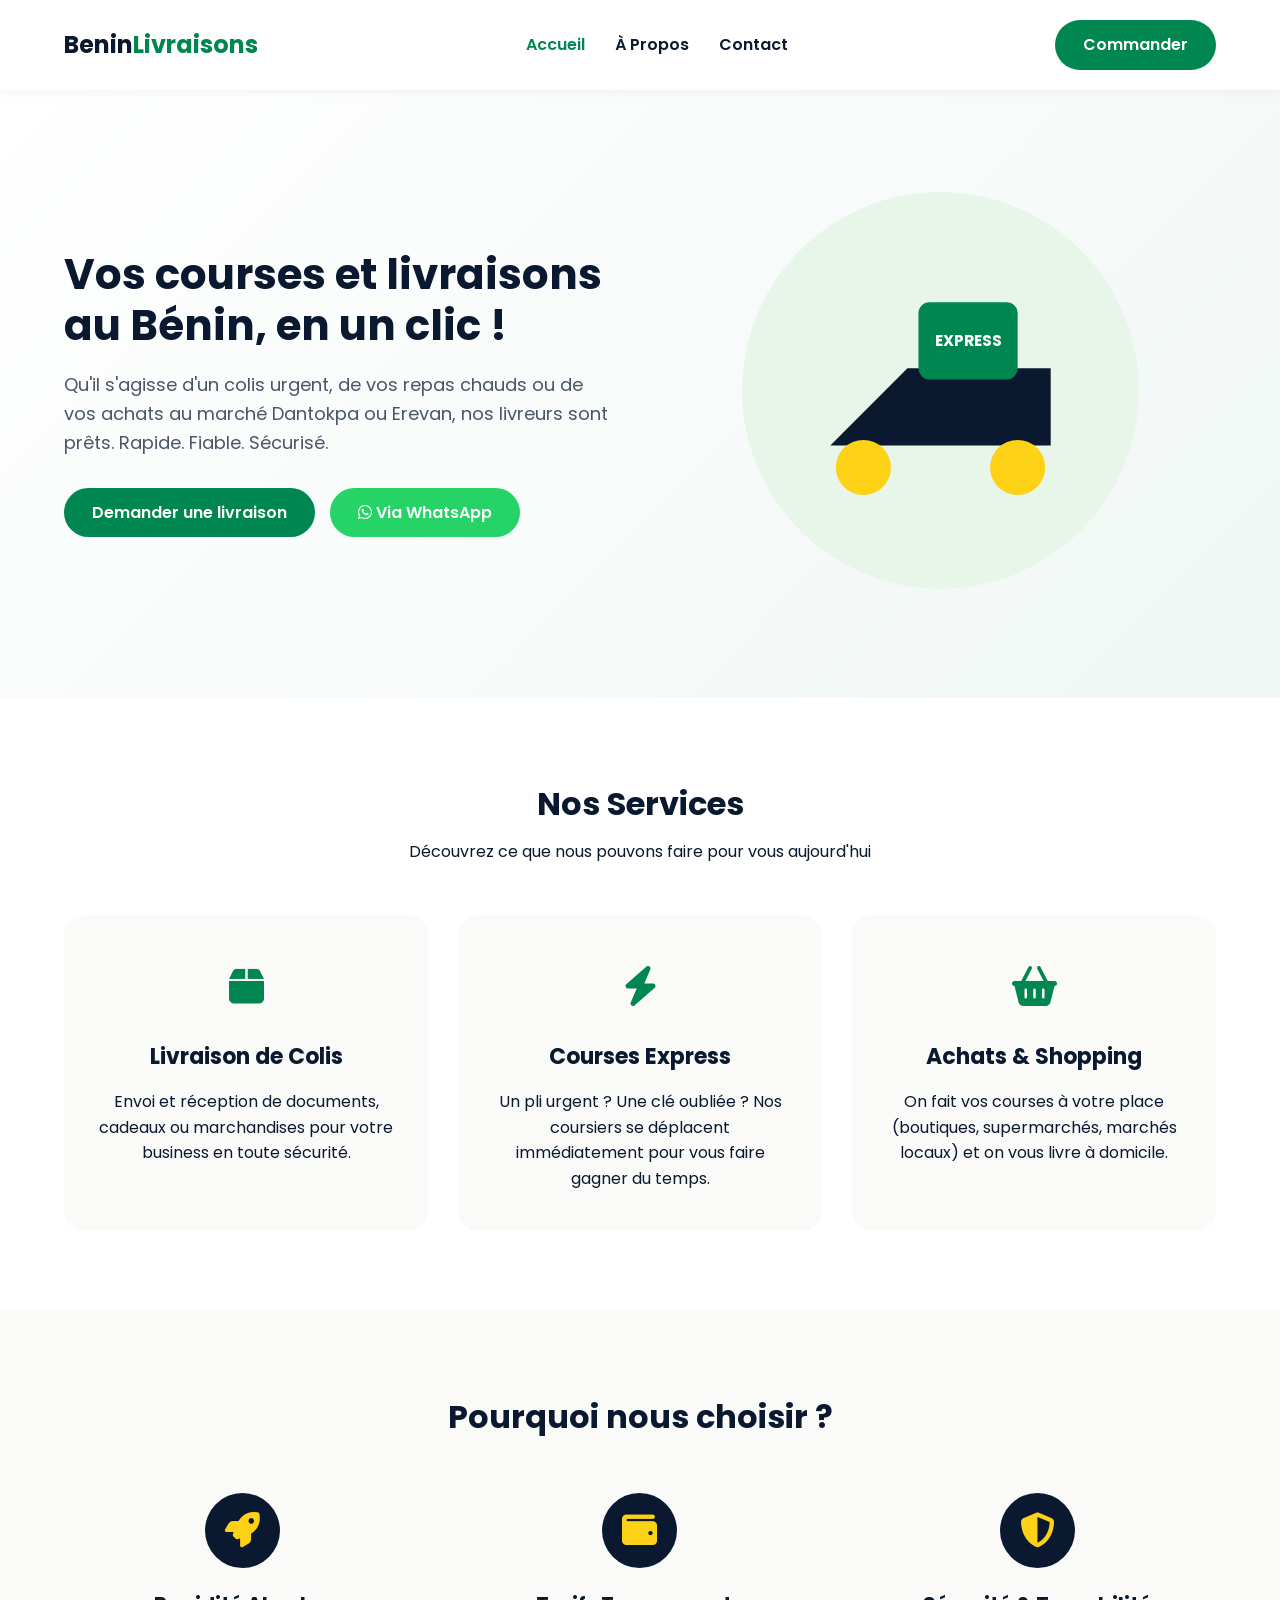
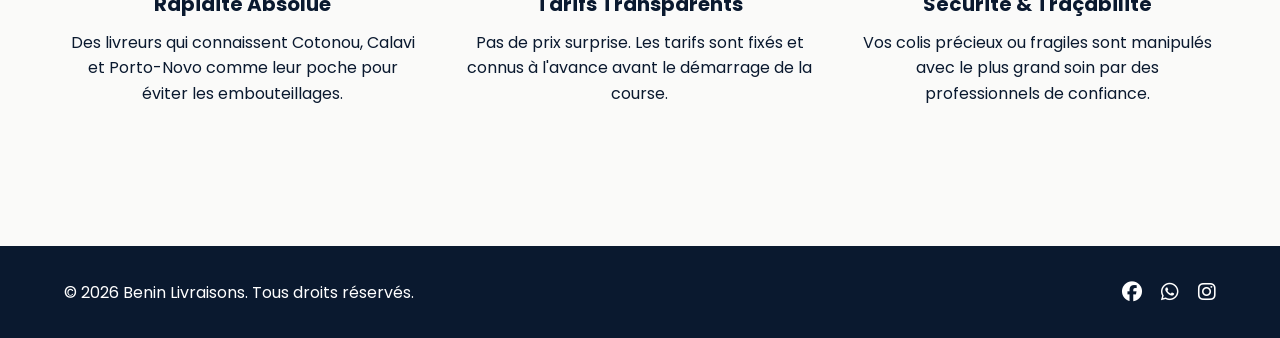
==== index.html @ 1d9105ce "first commit" ====
<!DOCTYPE html>
<html lang="fr">
<head>
    <meta charset="UTF-8">
    <meta name="viewport" content="width=device-width, initial-scale=1.0">
    <title>Benin Livraisons | Accueil</title>
    <!-- Google Fonts -->
    <link rel="preconnect" href="https://fonts.googleapis.com">
    <link rel="preconnect" href="https://fonts.gstatic.com" crossorigin>
    <link href="https://fonts.googleapis.com/css2?family=Poppins:wght@300;400;600;700&display=swap" rel="stylesheet">
    <!-- FontAwesome for Icons -->
    <link rel="stylesheet" href="https://cdnjs.cloudflare.com/ajax/libs/font-awesome/6.4.0/css/all.min.css">
    <link rel="stylesheet" href="styles.css">
</head>
<body>

    <!-- Header / Navbar -->
    <header>
        <div class="container navbar">
            <a href="index.html" class="logo">Benin<span>Livraisons</span></a>
            <nav>
                <ul class="nav-links">
                    <li><a href="index.html" class="active">Accueil</a></li>
                    <li><a href="about.html">À Propos</a></li>
                    <li><a href="contact.html">Contact</a></li>
                </ul>
            </nav>
            <a href="contact.html" class="btn btn-primary nav-btn">Commander</a>
            <button class="menu-toggle" id="mobile-menu"><i class="fas fa-bars"></i></button>
        </div>
    </header>

    <!-- Hero Section -->
    <section class="hero">
        <div class="container hero-grid">
            <div class="hero-content">
                <h1>Vos courses et livraisons au Bénin, en un clic !</h1>
                <p>Qu'il s'agisse d'un colis urgent, de vos repas chauds ou de vos achats au marché Dantokpa ou Erevan, nos livreurs sont prêts. Rapide. Fiable. Sécurisé.</p>
                <div class="hero-buttons">
                    <a href="contact.html" class="btn btn-primary">Demander une livraison</a>
                    <a href="https://wa.me/22900000000" target="_blank" class="btn btn-whatsapp"><i class="fab fa-whatsapp"></i> Via WhatsApp</a>
                </div>
            </div>
            <div class="hero-image">
                <!-- SVG illustration style de livraison moderne -->
                <svg viewBox="0 0 500 400" width="100%" height="100%">
                    <circle cx="250" cy="200" r="180" fill="#E8F5E9"/>
                    <path d="M150,250 L220,180 L350,180 L350,250 Z" fill="#0A192F"/>
                    <circle cx="180" cy="270" r="25" fill="#FCD116"/>
                    <circle cx="320" cy="270" r="25" fill="#FCD116"/>
                    <rect x="230" y="120" width="90" height="70" rx="10" fill="#008751"/>
                    <text x="245" y="160" fill="white" font-family="Poppins" font-weight="bold" font-size="14">EXPRESS</text>
                </svg>
            </div>
        </div>
    </section>

    <!-- Services Section -->
    <section class="services">
        <div class="container">
            <div class="section-title">
                <h2>Nos Services</h2>
                <p>Découvrez ce que nous pouvons faire pour vous aujourd'hui</p>
            </div>
            <div class="services-grid">
                <!-- Service 1 -->
                <div class="service-card">
                    <div class="service-icon"><i class="fas fa-box"></i></div>
                    <h3>Livraison de Colis</h3>
                    <p>Envoi et réception de documents, cadeaux ou marchandises pour votre business en toute sécurité.</p>
                </div>
                <!-- Service 2 -->
                <div class="service-card">
                    <div class="service-icon"><i class="fas fa-bolt"></i></div>
                    <h3>Courses Express</h3>
                    <p>Un pli urgent ? Une clé oubliée ? Nos coursiers se déplacent immédiatement pour vous faire gagner du temps.</p>
                </div>
                <!-- Service 3 -->
                <div class="service-card">
                    <div class="service-icon"><i class="fas fa-shopping-basket"></i></div>
                    <h3>Achats & Shopping</h3>
                    <p>On fait vos courses à votre place (boutiques, supermarchés, marchés locaux) et on vous livre à domicile.</p>
                </div>
            </div>
        </div>
    </section>

    <!-- Pourquoi Nous -->
    <section class="why-us">
        <div class="container">
            <div class="section-title">
                <h2>Pourquoi nous choisir ?</h2>
            </div>
            <div class="why-grid">
                <div class="why-item">
                    <i class="fas fa-rocket"></i>
                    <h4>Rapidité Absolue</h4>
                    <p>Des livreurs qui connaissent Cotonou, Calavi et Porto-Novo comme leur poche pour éviter les embouteillages.</p>
                </div>
                <div class="why-item">
                    <i class="fas fa-wallet"></i>
                    <h4>Tarifs Transparents</h4>
                    <p>Pas de prix surprise. Les tarifs sont fixés et connus à l'avance avant le démarrage de la course.</p>
                </div>
                <div class="why-item">
                    <i class="fas fa-shield-alt"></i>
                    <h4>Sécurité & Traçabilité</h4>
                    <p>Vos colis précieux ou fragiles sont manipulés avec le plus grand soin par des professionnels de confiance.</p>
                </div>
            </div>
        </div>
    </section>

    <!-- Footer -->
    <footer>
        <div class="container footer-content">
            <p>&copy; 2026 Benin Livraisons. Tous droits réservés.</p>
            <div class="socials">
                <a href="#"><i class="fab fa-facebook"></i></a>
                <a href="https://wa.me/22900000000" target="_blank"><i class="fab fa-whatsapp"></i></a>
                <a href="#"><i class="fab fa-instagram"></i></a>
            </div>
        </div>
    </footer>

    <script src="script.js"></script>
</body>
</html>
---- styles.css ----
/* Base & Reset */
* {
    margin: 0;
    padding: 0;
    box-sizing: border-box;
}

:root {
    --primary-color: #008751; /* Vert Bénin */
    --accent-color: #FCD116;  /* Jaune Bénin */
    --dark-color: #0A192F;    /* Bleu Nuit */
    --light-bg: #FAFAF9;     /* Blanc cassé épuré */
    --white: #FFFFFF;
    --text-muted: #556B2F;
    --whatsapp-color: #25D366;
}

body {
    font-family: 'Poppins', sans-serif;
    background-color: var(--light-bg);
    color: var(--dark-color);
    line-height: 1.6;
}

.container {
    width: 90%;
    max-width: 1200px;
    margin: 0 auto;
}

/* Header & Navigation */
header {
    background-color: var(--white);
    box-shadow: 0 2px 10px rgba(0,0,0,0.05);
    position: sticky;
    top: 0;
    z-index: 1000;
}

.navbar {
    display: flex;
    justify-content: space-between;
    align-items: center;
    padding: 20px 0;
}

.logo {
    font-size: 24px;
    font-weight: 700;
    text-decoration: none;
    color: var(--dark-color);
}

.logo span {
    color: var(--primary-color);
}

.nav-links {
    display: flex;
    list-style: none;
    gap: 30px;
}

.nav-links a {
    text-decoration: none;
    color: var(--dark-color);
    font-weight: 600;
    transition: color 0.3s;
}

.nav-links a:hover, .nav-links a.active {
    color: var(--primary-color);
}

/* Buttons */
.btn {
    display: inline-block;
    padding: 12px 28px;
    border-radius: 50px;
    font-weight: 600;
    text-decoration: none;
    transition: all 0.3s ease;
    border: none;
    cursor: pointer;
}

.btn-primary {
    background-color: var(--primary-color);
    color: var(--white);
}

.btn-primary:hover {
    background-color: #006E41;
    transform: translateY(-2px);
}

.btn-whatsapp {
    background-color: var(--whatsapp-color);
    color: var(--white);
}

.btn-whatsapp:hover {
    background-color: #1ebe57;
    transform: translateY(-2px);
}

.w-100 {
    width: 100%;
}

.menu-toggle {
    display: none;
    background: none;
    border: none;
    font-size: 24px;
    color: var(--dark-color);
    cursor: pointer;
}

/* Hero Section */
.hero {
    padding: 80px 0;
    background: linear-gradient(135deg, #FFFFFF 0%, #F0F7F4 100%);
}

.hero-grid {
    display: grid;
    grid-template-columns: 1fr 1fr;
    gap: 50px;
    align-items: center;
}

.hero-content h1 {
    font-size: 42px;
    line-height: 1.2;
    margin-bottom: 20px;
    color: var(--dark-color);
}

.hero-content p {
    font-size: 18px;
    margin-bottom: 30px;
    color: #4A5568;
}

.hero-buttons {
    display: flex;
    gap: 15px;
    flex-wrap: wrap;
}

/* Services Section */
.services {
    padding: 80px 0;
    background-color: var(--white);
}

.section-title {
    text-align: center;
    margin-bottom: 50px;
}

.section-title h2 {
    font-size: 32px;
    color: var(--dark-color);
    margin-bottom: 10px;
}

.services-grid {
    display: grid;
    grid-template-columns: repeat(auto-fit, minmax(300px, 1fr));
    gap: 30px;
}

.service-card {
    background-color: var(--light-bg);
    padding: 40px 30px;
    border-radius: 20px;
    text-align: center;
    transition: transform 0.3s, box-shadow 0.3s;
}

.service-card:hover {
    transform: translateY(-5px);
    box-shadow: 0 10px 25px rgba(0,0,0,0.05);
}

.service-icon {
    font-size: 40px;
    color: var(--primary-color);
    margin-bottom: 20px;
}

.service-card h3 {
    margin-bottom: 15px;
    font-size: 22px;
}

/* Why Us Section */
.why-us {
    padding: 80px 0;
}

.why-grid {
    display: grid;
    grid-template-columns: repeat(auto-fit, minmax(280px, 1fr));
    gap: 40px;
    text-align: center;
}

.why-item i {
    font-size: 35px;
    color: var(--accent-color);
    background-color: var(--dark-color);
    padding: 20px;
    border-radius: 50%;
    margin-bottom: 20px;
}

.why-item h4 {
    font-size: 20px;
    margin-bottom: 10px;
}

/* About Page Styles */
.about-hero {
    background-color: var(--dark-color);
    color: var(--white);
    padding: 60px 0;
    text-align: center;
}

.about-hero h1 {
    font-size: 36px;
    margin-bottom: 10px;
}

.about-hero .subtitle {
    color: #A0AEC0;
}

.about-content {
    padding: 60px 0;
}

.about-grid {
    display: grid;
    grid-template-columns: 1fr 1fr;
    gap: 50px;
    align-items: center;
}

.about-text h2 {
    margin-bottom: 20px;
    font-size: 28px;
}

.about-text p {
    margin-bottom: 15px;
    color: #4A5568;
}

.about-values-box {
    background-color: var(--white);
    padding: 40px;
    border-radius: 20px;
    box-shadow: 0 5px 20px rgba(0,0,0,0.02);
    border-left: 5px solid var(--primary-color);
}

.about-values-box h3 {
    margin-bottom: 20px;
}

.values-list {
    list-style: none;
}

.values-list li {
    margin-bottom: 15px;
    font-size: 16px;
}

.values-list li i {
    color: var(--primary-color);
    margin-right: 10px;
}

/* Contact Page Styles */
.contact-section {
    padding: 60px 0;
}

.contact-grid {
    display: grid;
    grid-template-columns: 1.2fr 0.8fr;
    gap: 50px;
}

.contact-form-container {
    background-color: var(--white);
    padding: 40px;
    border-radius: 20px;
    box-shadow: 0 4px 20px rgba(0,0,0,0.03);
}

.form-group {
    margin-bottom: 20px;
}

.form-group label {
    display: block;
    font-weight: 600;
    margin-bottom: 8px;
}

.form-group input, .form-group select, .form-group textarea {
    width: 100%;
    padding: 12px 15px;
    border: 1px solid #E2E8F0;
    border-radius: 10px;
    font-family: inherit;
    font-size: 15px;
    outline: none;
    transition: border-color 0.3s;
}

.form-group input:focus, .form-group select:focus, .form-group textarea:focus {
    border-color: var(--primary-color);
}

.contact-info h3 {
    margin-bottom: 20px;
}

.whatsapp-card {
    display: flex;
    align-items: center;
    background-color: var(--whatsapp-color);
    color: var(--white);
    padding: 20px;
    border-radius: 15px;
    text-decoration: none;
    gap: 20px;
    margin-bottom: 30px;
    transition: transform 0.3s;
}

.whatsapp-card:hover {
    transform: scale(1.02);
}

.whatsapp-card i {
    font-size: 40px;
}

.whatsapp-card h4 {
    font-size: 18px;
}

.whatsapp-card p {
    font-size: 14px;
    opacity: 0.9;
}

.info-item {
    display: flex;
    align-items: flex-start;
    gap: 15px;
    margin-bottom: 20px;
}

.info-item i {
    font-size: 20px;
    color: var(--primary-color);
    margin-top: 5px;
}

.info-item h4 {
    font-size: 16px;
}

.info-item p {
    color: #4A5568;
}

/* Footer */
footer {
    background-color: var(--dark-color);
    color: var(--white);
    padding: 30px 0;
    margin-top: 60px;
}

.footer-content {
    display: flex;
    justify-content: space-between;
    align-items: center;
    flex-wrap: wrap;
    gap: 20px;
}

.socials a {
    color: var(--white);
    margin-left: 15px;
    font-size: 20px;
    transition: color 0.3s;
}

.socials a:hover {
    color: var(--accent-color);
}

/* Responsive Design */
@media(max-width: 768px) {
    .nav-links {
        display: none;
        flex-direction: column;
        position: absolute;
        top: 80px;
        left: 0;
        width: 100%;
        background-color: var(--white);
        padding: 20px;
        box-shadow: 0 10px 10px rgba(0,0,0,0.05);
        gap: 15px;
        text-align: center;
    }

    .nav-links.active {
        display: flex;
    }

    .menu-toggle {
        display: block;
    }

    .nav-btn {
        display: none;
    }

    .hero-grid, .about-grid, .contact-grid {
        grid-template-columns: 1fr;
        gap: 30px;
    }

    .hero-content h1 {
        font-size: 32px;
    }
}
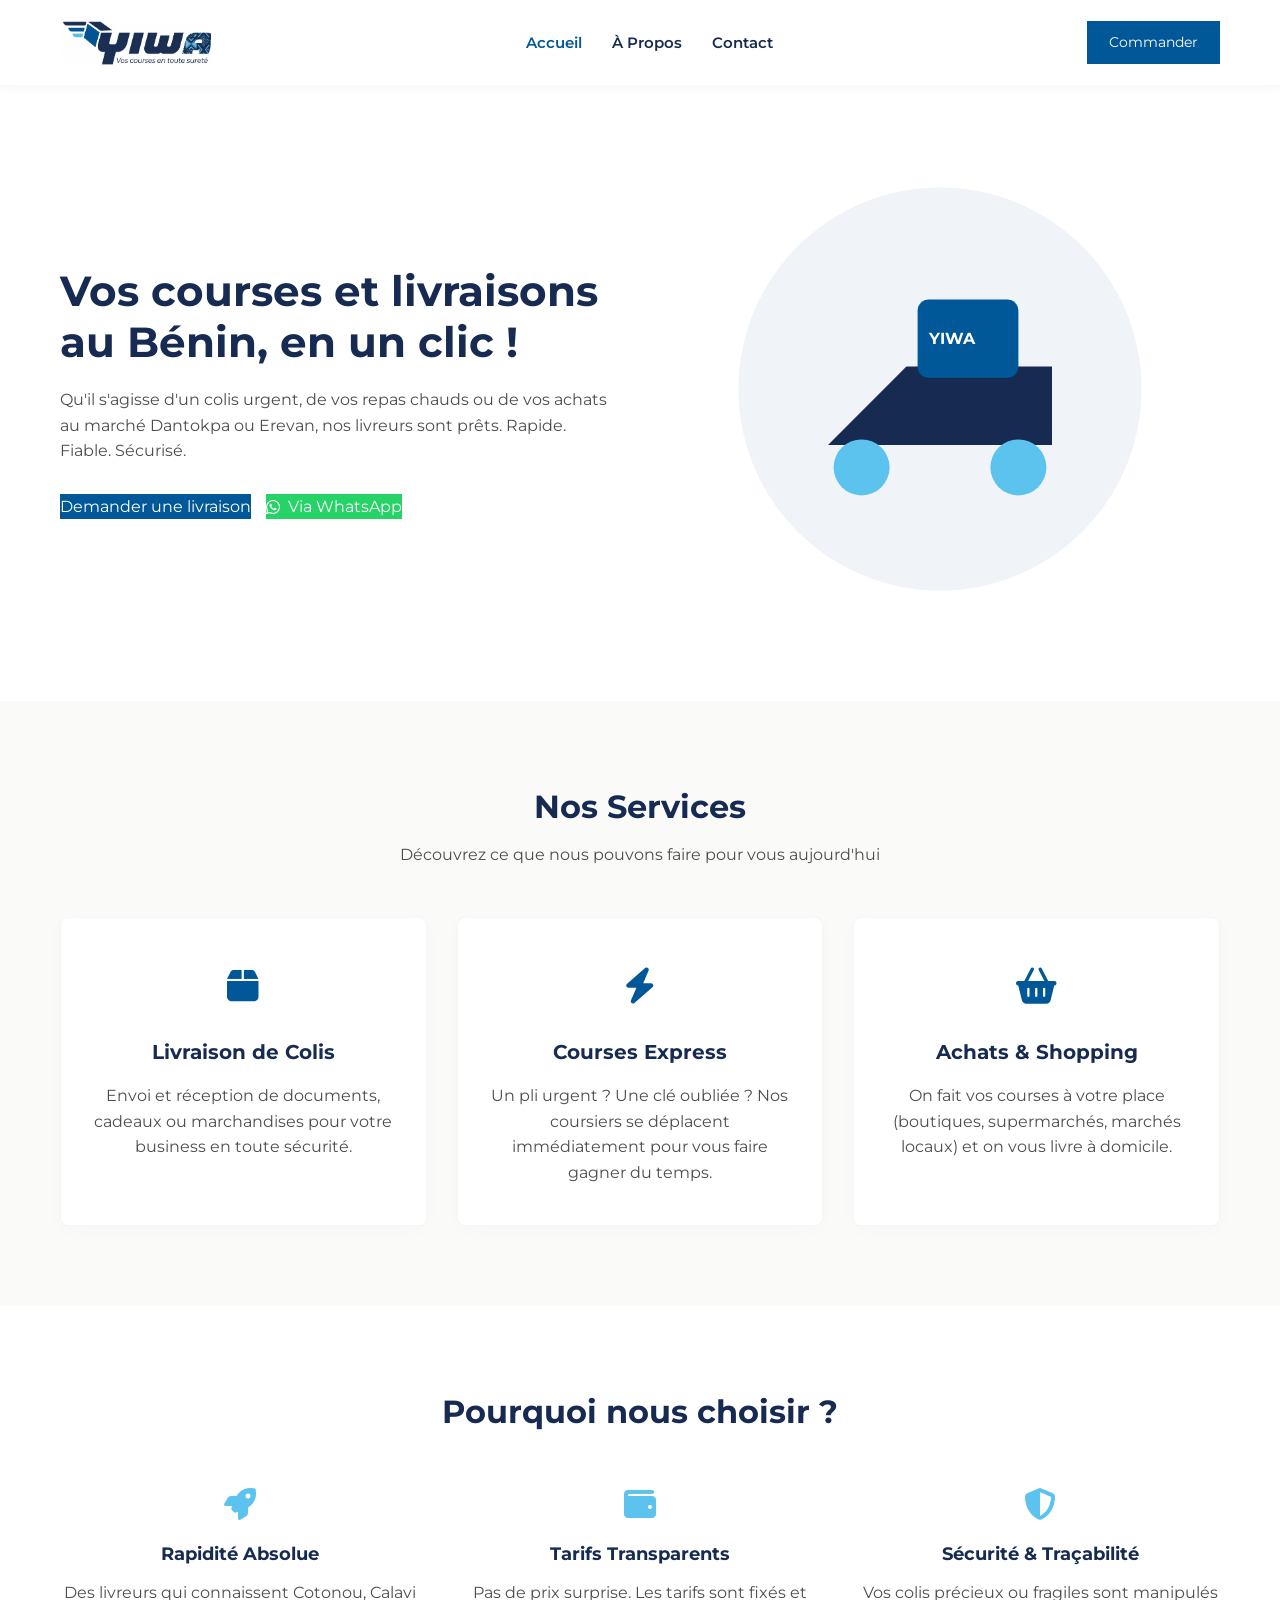
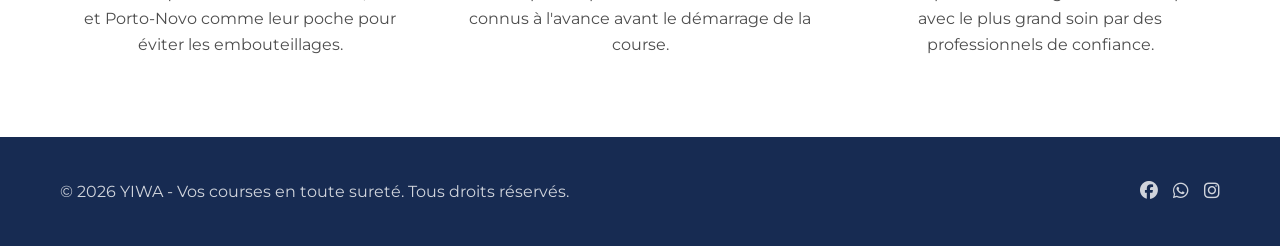
==== commit cfd554c0: "color and logo  application" ====
--- a/index.html
+++ b/index.html
@@ -1,15 +1,15 @@
-
-
 <!DOCTYPE html>
 <html lang="fr">
 <head>
     <meta charset="UTF-8">
     <meta name="viewport" content="width=device-width, initial-scale=1.0">
-    <title>Benin Livraisons | Accueil</title>
-    <!-- Google Fonts -->
+    <title>YIWA | Vos courses en toute sureté</title>
+    
+    <!-- Google Fonts - Typographie Officielle Montserrat -->
     <link rel="preconnect" href="https://fonts.googleapis.com">
     <link rel="preconnect" href="https://fonts.gstatic.com" crossorigin>
-    <link href="https://fonts.googleapis.com/css2?family=Poppins:wght@300;400;600;700&display=swap" rel="stylesheet">
+    <link href="https://fonts.googleapis.com/css2?family=Montserrat:ital,wght@0,400;0,600;0,700;1,400&display=swap" rel="stylesheet">
+    
     <!-- FontAwesome for Icons -->
     <link rel="stylesheet" href="https://cdnjs.cloudflare.com/ajax/libs/font-awesome/6.4.0/css/all.min.css">
     <link rel="stylesheet" href="styles.css">
@@ -19,10 +19,13 @@
     <!-- Header / Navbar -->
     <header>
         <div class="container navbar">
-            <a href="index.html" class="logo">Benin<span>Livraisons</span></a>
+            <!-- Intégration du Logotype sous forme d'image conforme à la charte -->
+            <a href="index.html" class="logo">
+                <img src="images/logo.png" alt="YIWA - Vos courses en toute sureté" title="YIWA">
+            </a>
             <nav>
                 <ul class="nav-links">
-                    <li><a href="index.html" class="active">Accueil</a></li>
+                    <li><a href="index.html" class="active-link">Accueil</a></li>
                     <li><a href="about.html">À Propos</a></li>
                     <li><a href="contact.html">Contact</a></li>
                 </ul>
@@ -40,18 +43,18 @@
                 <p>Qu'il s'agisse d'un colis urgent, de vos repas chauds ou de vos achats au marché Dantokpa ou Erevan, nos livreurs sont prêts. Rapide. Fiable. Sécurisé.</p>
                 <div class="hero-buttons">
                     <a href="contact.html" class="btn btn-primary">Demander une livraison</a>
-                    <a href="https://wa.me/22900000000" target="_blank" class="btn btn-whatsapp"><i class="fab fa-whatsapp"></i> Via WhatsApp</a>
+                    <a href="https://wa.me/2290157485666" target="_blank" class="btn btn-whatsapp"><i class="fab fa-whatsapp"></i> Via WhatsApp</a>
                 </div>
             </div>
             <div class="hero-image">
-                <!-- SVG illustration style de livraison moderne -->
+                <!-- SVG réajusté avec la palette colorimétrique YIWA (Bleu Nuit #172B52 & Bleu Roi #005898) -->
                 <svg viewBox="0 0 500 400" width="100%" height="100%">
-                    <circle cx="250" cy="200" r="180" fill="#E8F5E9"/>
-                    <path d="M150,250 L220,180 L350,180 L350,250 Z" fill="#0A192F"/>
-                    <circle cx="180" cy="270" r="25" fill="#FCD116"/>
-                    <circle cx="320" cy="270" r="25" fill="#FCD116"/>
-                    <rect x="230" y="120" width="90" height="70" rx="10" fill="#008751"/>
-                    <text x="245" y="160" fill="white" font-family="Poppins" font-weight="bold" font-size="14">EXPRESS</text>
+                    <circle cx="250" cy="200" r="180" fill="#F0F4F8"/>
+                    <path d="M150,250 L220,180 L350,180 L350,250 Z" fill="#172B52"/>
+                    <circle cx="180" cy="270" r="25" fill="#5CC3EF"/>
+                    <circle cx="320" cy="270" r="25" fill="#5CC3EF"/>
+                    <rect x="230" y="120" width="90" height="70" rx="10" fill="#005898"/>
+                    <text x="240" y="160" fill="white" font-family="Montserrat" font-weight="bold" font-size="14">YIWA</text>
                 </svg>
             </div>
         </div>
@@ -116,10 +119,10 @@
     <!-- Footer -->
     <footer>
         <div class="container footer-content">
-            <p>&copy; 2026 Benin Livraisons. Tous droits réservés.</p>
+            <p>&copy; 2026 YIWA - Vos courses en toute sureté. Tous droits réservés.</p>
             <div class="socials">
                 <a href="#"><i class="fab fa-facebook"></i></a>
-                <a href="https://wa.me/22900000000" target="_blank"><i class="fab fa-whatsapp"></i></a>
+                <a href="https://wa.me/2290157485666" target="_blank"><i class="fab fa-whatsapp"></i></a>
                 <a href="#"><i class="fab fa-instagram"></i></a>
             </div>
         </div>
@@ -127,4 +130,4 @@
 
     <script src="script.js"></script>
 </body>
-</html>
+</html>
--- a/styles.css
+++ b/styles.css
@@ -1,58 +1,77 @@
-/* Base & Reset */
+
+:root {
+    --yiwa-dark: #172B52;       /* Bleu Nuit */
+    --yiwa-primary: #005898;    /* Bleu Roi */
+    --yiwa-light-blue: #5CC3EF; /* Bleu Ciel */
+    --yiwa-text: #4D4D4D;       /* Gris Foncé pour paragraphes */
+    
+    /* Couleurs structurelles */
+    --white: #FFFFFF;
+    --light-bg: #FAFAF9;
+    --whatsapp-color: #25D366;
+    --border-color: #E2E8F0;
+    
+    --transition: all 0.3s ease;
+}
+
+
 * {
     margin: 0;
     padding: 0;
     box-sizing: border-box;
 }
 
-:root {
-    --primary-color: #008751; /* Vert Bénin */
-    --accent-color: #FCD116;  /* Jaune Bénin */
-    --dark-color: #0A192F;    /* Bleu Nuit */
-    --light-bg: #FAFAF9;     /* Blanc cassé épuré */
-    --white: #FFFFFF;
-    --text-muted: #556B2F;
-    --whatsapp-color: #25D366;
-}
-
 body {
-    font-family: 'Poppins', sans-serif;
+    font-family: 'Montserrat', sans-serif;
     background-color: var(--light-bg);
-    color: var(--dark-color);
+    color: var(--yiwa-text);
     line-height: 1.6;
 }
 
+h1, h2, h3, h4, h5, h6 {
+    color: var(--yiwa-dark);
+    font-weight: 700;
+}
+
+p {
+    color: var(--yiwa-text);
+}
+
+a {
+    text-decoration: none;
+    color: inherit;
+    transition: var(--transition);
+}
+
 .container {
-    width: 90%;
     max-width: 1200px;
     margin: 0 auto;
-}
-
-/* Header & Navigation */
+    padding: 0 20px;
+}
+
 header {
     background-color: var(--white);
-    box-shadow: 0 2px 10px rgba(0,0,0,0.05);
+    box-shadow: 0 2px 10px rgba(23, 43, 82, 0.05);
     position: sticky;
     top: 0;
     z-index: 1000;
+    height: 85px;
+    display: flex;
+    align-items: center;
 }
 
 .navbar {
     display: flex;
     justify-content: space-between;
     align-items: center;
-    padding: 20px 0;
-}
-
-.logo {
-    font-size: 24px;
-    font-weight: 700;
-    text-decoration: none;
-    color: var(--dark-color);
-}
-
-.logo span {
-    color: var(--primary-color);
+    width: 100%;
+}
+
+.logo img {
+    height: 48px;
+    width: auto;
+    display: block;
+    object-fit: contain;
 }
 
 .nav-links {
@@ -62,71 +81,76 @@
 }
 
 .nav-links a {
-    text-decoration: none;
-    color: var(--dark-color);
     font-weight: 600;
-    transition: color 0.3s;
-}
-
-.nav-links a:hover, .nav-links a.active {
-    color: var(--primary-color);
-}
-
-/* Buttons */
+    font-size: 15px;
+    color: var(--yiwa-dark);
+}
+
+.nav-links a:hover,
+.nav-links a.active-link {
+    color: var(--yiwa-primary);
+}
+
+.menu-toggle {
+    display: none;
+    font-size: 24px;
+    color: var(--yiwa-dark);
+    background: none;
+    border: none;
+    cursor: pointer;
+}
+
+  */
 .btn {
     display: inline-block;
     padding: 12px 28px;
-    border-radius: 50px;
     font-weight: 600;
-    text-decoration: none;
-    transition: all 0.3s ease;
+    border-radius: 6px;
+    cursor: pointer;
     border: none;
-    cursor: pointer;
+    font-family: 'Montserrat', sans-serif;
+    transition: var(--transition);
+    text-align: center;
 }
 
 .btn-primary {
-    background-color: var(--primary-color);
+    background-color: var(--yiwa-primary);
     color: var(--white);
 }
 
 .btn-primary:hover {
-    background-color: #006E41;
+    background-color: var(--yiwa-dark);
     transform: translateY(-2px);
 }
 
 .btn-whatsapp {
     background-color: var(--whatsapp-color);
     color: var(--white);
+    display: inline-flex;
+    align-items: center;
+    gap: 8px;
 }
 
 .btn-whatsapp:hover {
-    background-color: #1ebe57;
+    background-color: #1ebd58;
     transform: translateY(-2px);
 }
 
-.w-100 {
-    width: 100%;
-}
-
-.menu-toggle {
-    display: none;
-    background: none;
-    border: none;
-    font-size: 24px;
-    color: var(--dark-color);
-    cursor: pointer;
-}
-
-/* Hero Section */
+.nav-btn {
+    padding: 10px 22px;
+    font-size: 14px;
+}
+
+
 .hero {
     padding: 80px 0;
-    background: linear-gradient(135deg, #FFFFFF 0%, #F0F7F4 100%);
+    background-color: var(--white);
 }
 
 .hero-grid {
     display: grid;
     grid-template-columns: 1fr 1fr;
-    gap: 50px;
+    gap: 40px;
     align-items: center;
 }
 
@@ -134,13 +158,11 @@
     font-size: 42px;
     line-height: 1.2;
     margin-bottom: 20px;
-    color: var(--dark-color);
 }
 
 .hero-content p {
-    font-size: 18px;
+    font-size: 16px;
     margin-bottom: 30px;
-    color: #4A5568;
 }
 
 .hero-buttons {
@@ -149,10 +171,9 @@
     flex-wrap: wrap;
 }
 
-/* Services Section */
+
 .services {
     padding: 80px 0;
-    background-color: var(--white);
 }
 
 .section-title {
@@ -162,148 +183,103 @@
 
 .section-title h2 {
     font-size: 32px;
-    color: var(--dark-color);
     margin-bottom: 10px;
 }
 
 .services-grid {
     display: grid;
-    grid-template-columns: repeat(auto-fit, minmax(300px, 1fr));
+    grid-template-columns: repeat(3, 1fr);
     gap: 30px;
 }
 
 .service-card {
-    background-color: var(--light-bg);
+    background-color: var(--white);
     padding: 40px 30px;
-    border-radius: 20px;
+    border-radius: 8px;
     text-align: center;
-    transition: transform 0.3s, box-shadow 0.3s;
+    box-shadow: 0 4px 20px rgba(23, 43, 82, 0.02);
+    border: 1px solid rgba(23, 43, 82, 0.04);
+    transition: var(--transition);
 }
 
 .service-card:hover {
     transform: translateY(-5px);
-    box-shadow: 0 10px 25px rgba(0,0,0,0.05);
+    box-shadow: 0 10px 25px rgba(23, 43, 82, 0.06);
 }
 
 .service-icon {
-    font-size: 40px;
-    color: var(--primary-color);
+    font-size: 36px;
+    color: var(--yiwa-primary);
     margin-bottom: 20px;
 }
 
 .service-card h3 {
     margin-bottom: 15px;
-    font-size: 22px;
-}
-
-/* Why Us Section */
+    font-size: 20px;
+}
+
+
 .why-us {
     padding: 80px 0;
+    background-color: var(--white);
 }
 
 .why-grid {
     display: grid;
-    grid-template-columns: repeat(auto-fit, minmax(280px, 1fr));
+    grid-template-columns: repeat(3, 1fr);
     gap: 40px;
+}
+
+.why-item {
     text-align: center;
 }
 
 .why-item i {
-    font-size: 35px;
-    color: var(--accent-color);
-    background-color: var(--dark-color);
-    padding: 20px;
-    border-radius: 50%;
+    font-size: 32px;
+    color: var(--yiwa-light-blue);
     margin-bottom: 20px;
 }
 
 .why-item h4 {
-    font-size: 20px;
-    margin-bottom: 10px;
-}
-
-/* About Page Styles */
-.about-hero {
-    background-color: var(--dark-color);
-    color: var(--white);
+    font-size: 18px;
+    margin-bottom: 12px;
+}
+
+
+.page-header {
+    background-color: var(--white);
     padding: 60px 0;
-    text-align: center;
-}
-
-.about-hero h1 {
-    font-size: 36px;
-    margin-bottom: 10px;
-}
-
-.about-hero .subtitle {
-    color: #A0AEC0;
+    border-bottom: 1px solid var(--border-color);
 }
 
 .about-content {
-    padding: 60px 0;
-}
-
-.about-grid {
+    padding: 80px 20px;
+}
+
+.about-grid, .contact-grid {
     display: grid;
     grid-template-columns: 1fr 1fr;
     gap: 50px;
-    align-items: center;
+    align-items: start;
 }
 
 .about-text h2 {
     margin-bottom: 20px;
-    font-size: 28px;
 }
 
 .about-text p {
     margin-bottom: 15px;
-    color: #4A5568;
-}
-
-.about-values-box {
-    background-color: var(--white);
-    padding: 40px;
-    border-radius: 20px;
-    box-shadow: 0 5px 20px rgba(0,0,0,0.02);
-    border-left: 5px solid var(--primary-color);
-}
-
-.about-values-box h3 {
-    margin-bottom: 20px;
-}
-
-.values-list {
-    list-style: none;
-}
-
-.values-list li {
-    margin-bottom: 15px;
-    font-size: 16px;
-}
-
-.values-list li i {
-    color: var(--primary-color);
-    margin-right: 10px;
-}
-
-/* Contact Page Styles */
-.contact-section {
-    padding: 60px 0;
-}
-
-.contact-grid {
-    display: grid;
-    grid-template-columns: 1.2fr 0.8fr;
-    gap: 50px;
-}
-
-.contact-form-container {
-    background-color: var(--white);
-    padding: 40px;
-    border-radius: 20px;
-    box-shadow: 0 4px 20px rgba(0,0,0,0.03);
-}
-
+}
+
+.card {
+    background-color: var(--white);
+    padding: 35px;
+    border-radius: 8px;
+    box-shadow: 0 4px 20px rgba(23, 43, 82, 0.03);
+    border: 1px solid var(--border-color);
+}
+
+/* Formulaires */
 .form-group {
     margin-bottom: 20px;
 }
@@ -312,84 +288,48 @@
     display: block;
     font-weight: 600;
     margin-bottom: 8px;
-}
-
-.form-group input, .form-group select, .form-group textarea {
+    color: var(--yiwa-dark);
+    font-size: 14px;
+}
+
+.form-control {
     width: 100%;
-    padding: 12px 15px;
-    border: 1px solid #E2E8F0;
-    border-radius: 10px;
-    font-family: inherit;
-    font-size: 15px;
+    padding: 14px;
+    border: 1px solid var(--border-color);
+    background-color: var(--white);
+    border-radius: 6px;
+    font-family: 'Montserrat', sans-serif;
+    color: var(--yiwa-text);
+    transition: var(--transition);
+}
+
+.form-control:focus {
     outline: none;
-    transition: border-color 0.3s;
-}
-
-.form-group input:focus, .form-group select:focus, .form-group textarea:focus {
-    border-color: var(--primary-color);
-}
-
-.contact-info h3 {
-    margin-bottom: 20px;
+    border-color: var(--yiwa-primary);
 }
 
 .whatsapp-card {
     display: flex;
     align-items: center;
-    background-color: var(--whatsapp-color);
-    color: var(--white);
-    padding: 20px;
-    border-radius: 15px;
-    text-decoration: none;
     gap: 20px;
-    margin-bottom: 30px;
-    transition: transform 0.3s;
-}
-
-.whatsapp-card:hover {
-    transform: scale(1.02);
+    background-color: #E8F9EE;
+    border: 1px solid rgba(37, 211, 102, 0.2);
+    padding: 25px;
+    border-radius: 8px;
+    color: var(--yiwa-dark);
+    margin-top: 30px;
 }
 
 .whatsapp-card i {
     font-size: 40px;
-}
-
-.whatsapp-card h4 {
-    font-size: 18px;
-}
-
-.whatsapp-card p {
-    font-size: 14px;
-    opacity: 0.9;
-}
-
-.info-item {
-    display: flex;
-    align-items: flex-start;
-    gap: 15px;
-    margin-bottom: 20px;
-}
-
-.info-item i {
-    font-size: 20px;
-    color: var(--primary-color);
-    margin-top: 5px;
-}
-
-.info-item h4 {
-    font-size: 16px;
-}
-
-.info-item p {
-    color: #4A5568;
-}
-
-/* Footer */
+    color: var(--whatsapp-color);
+}
+
+
 footer {
-    background-color: var(--dark-color);
+    background-color: var(--yiwa-dark);
     color: var(--white);
-    padding: 30px 0;
-    margin-top: 60px;
+    padding: 40px 0;
 }
 
 .footer-content {
@@ -400,51 +340,64 @@
     gap: 20px;
 }
 
+footer p {
+    color: var(--white);
+    opacity: 0.8;
+}
+
+.socials {
+    display: flex;
+    gap: 15px;
+}
+
 .socials a {
-    color: var(--white);
-    margin-left: 15px;
-    font-size: 20px;
-    transition: color 0.3s;
+    font-size: 18px;
+    opacity: 0.8;
 }
 
 .socials a:hover {
-    color: var(--accent-color);
-}
-
-/* Responsive Design */
-@media(max-width: 768px) {
+    opacity: 1;
+    color: var(--yiwa-light-blue);
+}
+
+@media (max-width: 992px) {
+    .services-grid, .why-grid {
+        grid-template-columns: 1fr;
+    }
+    .hero-grid, .about-grid, .contact-grid {
+        grid-template-columns: 1fr;
+        gap: 40px;
+    }
+    .hero-content h1 {
+        font-size: 32px;
+    }
+}
+
+@media (max-width: 768px) {
+    .menu-toggle {
+        display: block;
+    }
     .nav-links {
         display: none;
         flex-direction: column;
         position: absolute;
-        top: 80px;
+        top: 85px;
         left: 0;
         width: 100%;
         background-color: var(--white);
-        padding: 20px;
-        box-shadow: 0 10px 10px rgba(0,0,0,0.05);
-        gap: 15px;
+        padding: 30px 20px;
+        box-shadow: 0 10px 15px rgba(23, 43, 82, 0.08);
+        gap: 20px;
         text-align: center;
     }
-
     .nav-links.active {
-        display: flex;
-    }
-
-    .menu-toggle {
-        display: block;
-    }
-
+        display: flex !important;
+    }
     .nav-btn {
-        display: none;
-    }
-
-    .hero-grid, .about-grid, .contact-grid {
-        grid-template-columns: 1fr;
-        gap: 30px;
-    }
-
-    .hero-content h1 {
-        font-size: 32px;
+        display: none; /* Cache le bouton de droite sur mobile pour aérer */
+    }
+    .footer-content {
+        flex-direction: column;
+        text-align: center;
     }
 }
